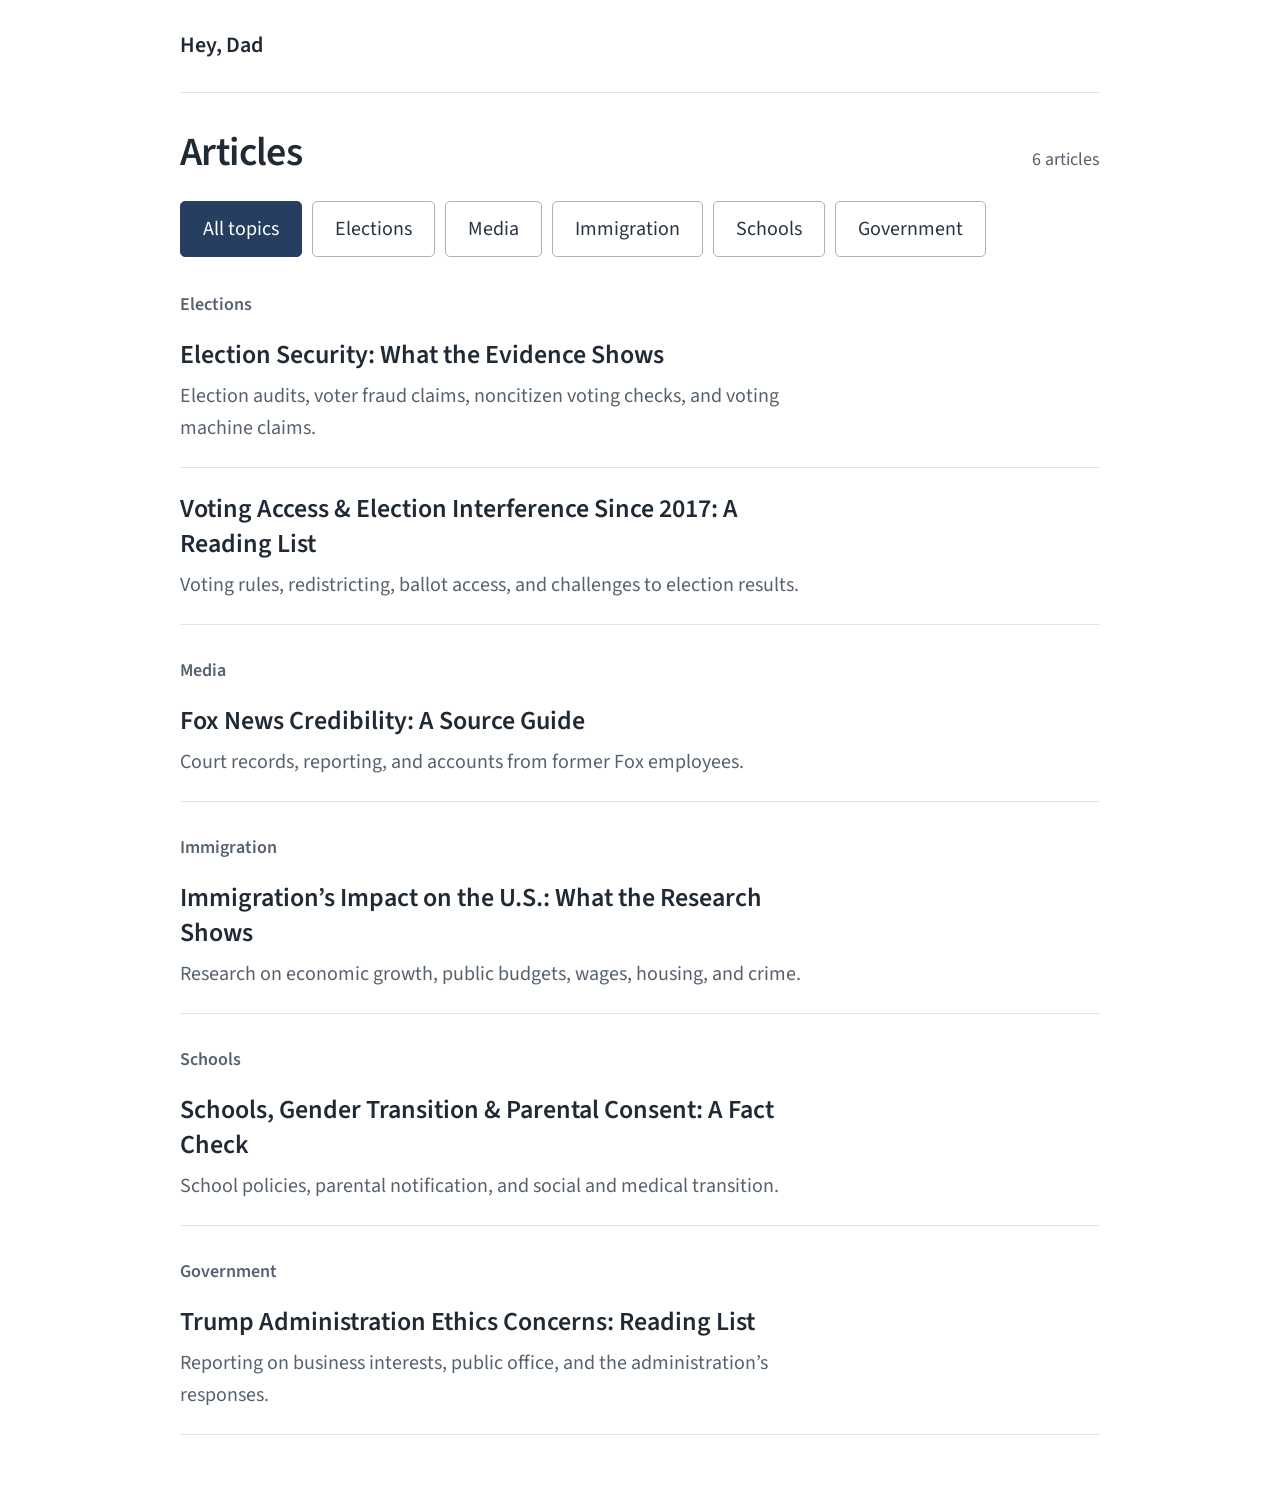
==== index.html @ 76e3f585 "Add article library site" ====
<!doctype html>
<html lang="en">
<head>
  <meta charset="utf-8">
  <meta name="viewport" content="width=device-width, initial-scale=1">
  <meta name="description" content="Articles and reading lists about elections, media, immigration, schools, and government.">
  <meta name="theme-color" content="#ffffff">
  <title>Articles — Hey, Dad</title>
  <link rel="icon" href="assets/images/favicon.svg" type="image/svg+xml">
  <link rel="stylesheet" href="assets/css/styles.css">
  <script src="assets/js/topic-filters.js" defer></script>
</head>
<body>
  <a class="skip-link" href="#articles">Skip to articles</a>

  <header class="site-header page-width">
    <a class="site-name" href="./">Hey, Dad</a>
  </header>

  <main id="articles" class="page-width">
    <div class="list-heading">
      <h1>Articles</h1>
      <p id="article-count" role="status" aria-live="polite" aria-atomic="true">6 articles</p>
    </div>

    <div class="topic-filters" role="group" aria-label="Filter articles by topic">
      <a class="topic-filter" href="#articles" data-topic-filter="all">All topics</a>
      <a class="topic-filter" href="#elections" data-topic-filter="elections">Elections</a>
      <a class="topic-filter" href="#media" data-topic-filter="media">Media</a>
      <a class="topic-filter" href="#immigration" data-topic-filter="immigration">Immigration</a>
      <a class="topic-filter" href="#schools" data-topic-filter="schools">Schools</a>
      <a class="topic-filter" href="#government" data-topic-filter="government">Government</a>
    </div>

    <div class="article-list">
      <section id="elections" class="topic-section" data-topic="elections" aria-labelledby="elections-title">
        <h2 id="elections-title">Elections</h2>
        <article>
          <a class="article-link" href="articles/elections/election-security.html">
            <h3>Election Security: What the Evidence Shows</h3>
            <p>Election audits, voter fraud claims, noncitizen voting checks, and voting machine claims.</p>
          </a>
        </article>
        <article>
          <a class="article-link" href="articles/elections/voting-access.html">
            <h3>Voting Access &amp; Election Interference Since 2017: A Reading List</h3>
            <p>Voting rules, redistricting, ballot access, and challenges to election results.</p>
          </a>
        </article>
      </section>

      <section id="media" class="topic-section" data-topic="media" aria-labelledby="media-title">
        <h2 id="media-title">Media</h2>
        <article>
          <a class="article-link" href="articles/media/fox-news-credibility.html">
            <h3>Fox News Credibility: A Source Guide</h3>
            <p>Court records, reporting, and accounts from former Fox employees.</p>
          </a>
        </article>
      </section>

      <section id="immigration" class="topic-section" data-topic="immigration" aria-labelledby="immigration-title">
        <h2 id="immigration-title">Immigration</h2>
        <article>
          <a class="article-link" href="articles/immigration/impact-on-the-us.html">
            <h3>Immigration’s Impact on the U.S.: What the Research Shows</h3>
            <p>Research on economic growth, public budgets, wages, housing, and crime.</p>
          </a>
        </article>
      </section>

      <section id="schools" class="topic-section" data-topic="schools" aria-labelledby="schools-title">
        <h2 id="schools-title">Schools</h2>
        <article>
          <a class="article-link" href="articles/schools/gender-transition-parental-consent.html">
            <h3>Schools, Gender Transition &amp; Parental Consent: A Fact Check</h3>
            <p>School policies, parental notification, and social and medical transition.</p>
          </a>
        </article>
      </section>

      <section id="government" class="topic-section" data-topic="government" aria-labelledby="government-title">
        <h2 id="government-title">Government</h2>
        <article>
          <a class="article-link" href="articles/government/trump-administration-ethics.html">
            <h3>Trump Administration Ethics Concerns: Reading List</h3>
            <p>Reporting on business interests, public office, and the administration’s responses.</p>
          </a>
        </article>
      </section>
    </div>
  </main>
</body>
</html>
---- assets/css/styles.css ----
@font-face {
  font-family: "Source Sans 3";
  src: url("../fonts/source-sans-regular.ttf") format("truetype");
  font-style: normal;
  font-weight: 400;
  font-display: swap;
}

@font-face {
  font-family: "Source Sans 3";
  src: url("../fonts/source-sans-semibold.ttf") format("truetype");
  font-style: normal;
  font-weight: 600;
  font-display: swap;
}

:root {
  color-scheme: light;
  font-family: "Source Sans 3", "Segoe UI", sans-serif;
  font-size: 20px;
  line-height: 1.6;
  color: #202a35;
  background: #ffffff;
}

* {
  box-sizing: border-box;
}

html {
  scroll-padding-top: 24px;
}

body {
  margin: 0;
}

[hidden] {
  display: none !important;
}

a {
  color: inherit;
  text-underline-offset: 4px;
}

button {
  font: inherit;
  cursor: pointer;
}

a:focus-visible,
button:focus-visible {
  outline: 3px solid #2456a6;
  outline-offset: 4px;
}

h1,
h2,
h3,
p {
  margin: 0;
}

.page-width {
  width: min(920px, calc(100% - 64px));
  margin-inline: auto;
}

.skip-link {
  position: fixed;
  top: 12px;
  left: 12px;
  z-index: 1;
  padding: 10px 18px;
  background: #202a35;
  color: #ffffff;
  transform: translateY(-180%);
}

.skip-link:focus {
  transform: translateY(0);
}

.site-header {
  padding-block: 24px;
  border-bottom: 1px solid #e0e4e8;
}

.site-name {
  display: inline-flex;
  align-items: center;
  min-height: 44px;
  font-size: 1.1rem;
  font-weight: 600;
  text-decoration: none;
}

main {
  padding-block: 36px 64px;
}

.list-heading {
  display: flex;
  align-items: baseline;
  justify-content: space-between;
  flex-wrap: wrap;
  gap: 8px 24px;
  margin-bottom: 24px;
}

h1 {
  font-size: 2rem;
  font-weight: 600;
  line-height: 1.2;
  letter-spacing: -0.6px;
}

#article-count {
  color: #56616e;
  font-size: 0.9rem;
}

.topic-filters {
  display: flex;
  flex-wrap: wrap;
  gap: 10px;
}

.topic-filter {
  display: inline-flex;
  justify-content: center;
  align-items: center;
  min-height: 56px;
  padding: 11px 22px;
  border: 1px solid #aab3bd;
  border-radius: 5px;
  background: #ffffff;
  color: #283443;
  font-size: 1rem;
  line-height: 1.6;
  text-decoration: none;
}

.topic-filter:hover {
  background: #f2f5f8;
  border-color: #68778a;
}

.topic-filter[aria-pressed="true"] {
  border-color: #263f60;
  background: #263f60;
  color: #ffffff;
}

.article-list {
  margin-top: 34px;
}

.topic-section:not([hidden]) ~ .topic-section:not([hidden]) {
  margin-top: 32px;
}

.topic-section h2 {
  color: #56616e;
  font-size: 0.9rem;
  font-weight: 600;
  line-height: 1.6;
}

.article-link {
  display: block;
  padding-block: 17px 23px;
  border-bottom: 1px solid #e0e4e8;
  text-decoration: none;
}

.topic-section article + article .article-link {
  padding-top: 23px;
}

.article-link h3 {
  max-width: 50ch;
  font-size: 1.3rem;
  font-weight: 600;
  line-height: 1.35;
  overflow-wrap: break-word;
}

.article-link p {
  max-width: 65ch;
  margin-top: 8px;
  color: #56616e;
  font-size: 1rem;
  line-height: 1.6;
}

.article-link:hover h3 {
  color: #2456a6;
  text-decoration: underline;
  text-decoration-thickness: 1px;
  text-underline-offset: 5px;
}

.article-page {
  width: min(65ch, calc(100% - 64px));
  padding-top: 28px;
}

.breadcrumb {
  display: flex;
  flex-wrap: wrap;
  gap: 8px;
  color: #56616e;
  font-size: 0.9rem;
}

.breadcrumb a,
.article-return a,
.reading-content a {
  color: #174b94;
  font-weight: 600;
}

.article-header {
  margin-block: 32px 38px;
}

.article-topic {
  margin-bottom: 8px;
  color: #56616e;
  font-size: 0.9rem;
  font-weight: 600;
}

.article-header h1 {
  max-width: 25ch;
}

.article-meta {
  margin-top: 14px;
  color: #56616e;
  font-size: 0.9rem;
}

.reading-content {
  overflow-wrap: break-word;
}

.reading-content h2,
.reading-content h3 {
  color: #202a35;
  font-weight: 600;
  line-height: 1.3;
}

.reading-content h2 {
  margin-top: 44px;
  font-size: 1.45rem;
}

.reading-content h3 {
  margin-top: 30px;
  font-size: 1.15rem;
}

.reading-content p,
.reading-content ul {
  margin-top: 20px;
}

.reading-content ul {
  padding-left: 1.25em;
}

.reading-content li + li {
  margin-top: 12px;
}

.reading-content code {
  padding: 1px 5px;
  border-radius: 3px;
  background: #edf1f5;
  font-family: ui-monospace, SFMono-Regular, Consolas, monospace;
  font-size: 0.9em;
}

.table-scroll {
  width: 100%;
  margin-top: 24px;
  overflow-x: auto;
  border: 1px solid #ccd3da;
}

.reading-content table {
  width: 100%;
  min-width: 38rem;
  border-collapse: collapse;
  font-size: 0.9rem;
  line-height: 1.5;
}

.reading-content th,
.reading-content td {
  padding: 12px;
  border-bottom: 1px solid #dbe0e5;
  text-align: left;
  vertical-align: top;
}

.reading-content th {
  background: #f2f5f8;
  color: #283443;
  font-weight: 600;
}

.reading-content tr:last-child td {
  border-bottom: 0;
}

.article-return {
  margin-top: 48px;
  padding-top: 24px;
  border-top: 1px solid #e0e4e8;
}

@media (max-width: 600px) {
  .page-width {
    width: calc(100% - 40px);
  }

  .article-page {
    width: calc(100% - 40px);
  }

  .site-header {
    padding-block: 16px;
  }

  main {
    padding-top: 28px;
  }

  h1 {
    font-size: 1.8rem;
  }

  .article-header h1 {
    font-size: 1.6rem;
    overflow-wrap: anywhere;
  }

  .topic-filters {
    display: grid;
    grid-template-columns: repeat(2, minmax(0, 1fr));
  }

  .topic-filter {
    padding-inline: 10px;
    overflow-wrap: anywhere;
  }

  .article-link h3 {
    font-size: 1.2rem;
  }

  .reading-content table {
    min-width: 34rem;
  }
}
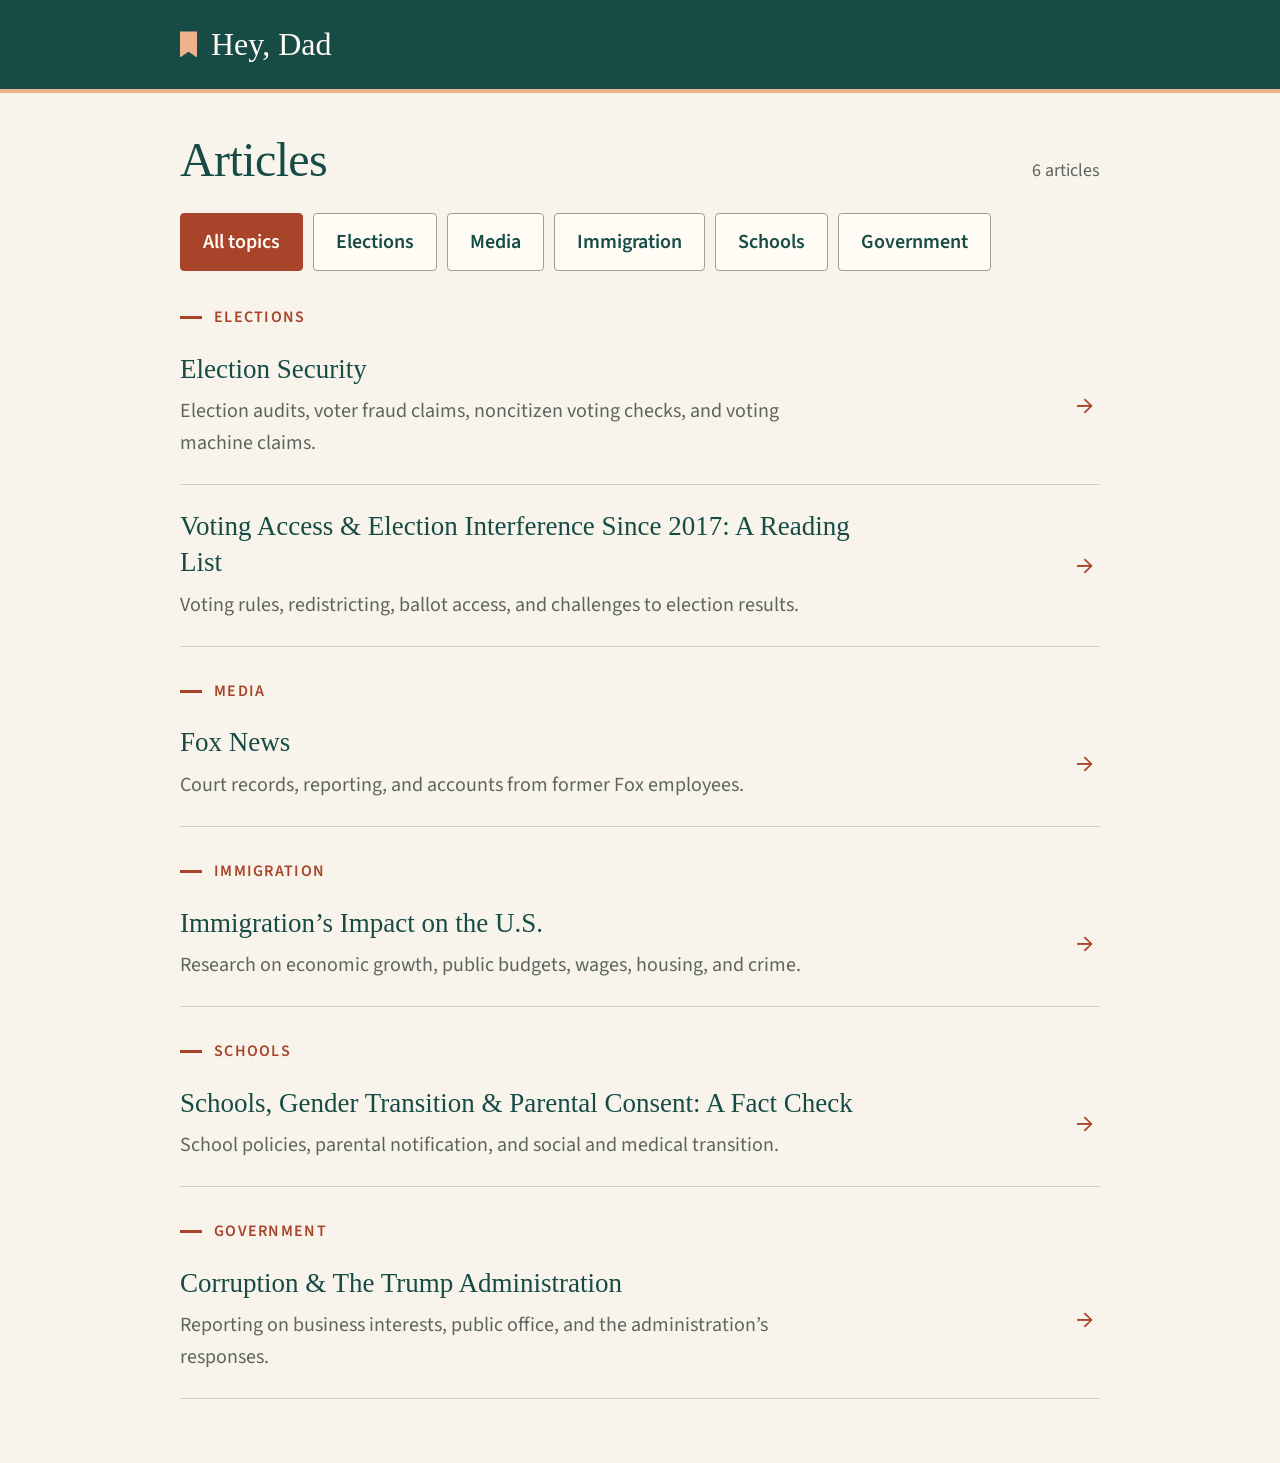
==== commit bddfdc21: "Remove TODO and renames" ====
--- a/index.html
+++ b/index.html
@@ -1,20 +1,25 @@
 <!doctype html>
 <html lang="en">
+
 <head>
   <meta charset="utf-8">
   <meta name="viewport" content="width=device-width, initial-scale=1">
-  <meta name="description" content="Articles and reading lists about elections, media, immigration, schools, and government.">
-  <meta name="theme-color" content="#ffffff">
+  <meta name="description"
+    content="Articles and reading lists about elections, media, immigration, schools, and government.">
+  <meta name="theme-color" content="#164b46">
   <title>Articles — Hey, Dad</title>
   <link rel="icon" href="assets/images/favicon.svg" type="image/svg+xml">
   <link rel="stylesheet" href="assets/css/styles.css">
   <script src="assets/js/topic-filters.js" defer></script>
 </head>
+
 <body>
   <a class="skip-link" href="#articles">Skip to articles</a>
 
-  <header class="site-header page-width">
-    <a class="site-name" href="./">Hey, Dad</a>
+  <header class="site-header">
+    <div class="page-width">
+      <a class="site-name" href="./">Hey, Dad</a>
+    </div>
   </header>
 
   <main id="articles" class="page-width">
@@ -37,12 +42,14 @@
         <h2 id="elections-title">Elections</h2>
         <article>
           <a class="article-link" href="articles/elections/election-security.html">
-            <h3>Election Security: What the Evidence Shows</h3>
+            <span class="article-arrow" aria-hidden="true">→</span>
+            <h3>Election Security</h3>
             <p>Election audits, voter fraud claims, noncitizen voting checks, and voting machine claims.</p>
           </a>
         </article>
         <article>
           <a class="article-link" href="articles/elections/voting-access.html">
+            <span class="article-arrow" aria-hidden="true">→</span>
             <h3>Voting Access &amp; Election Interference Since 2017: A Reading List</h3>
             <p>Voting rules, redistricting, ballot access, and challenges to election results.</p>
           </a>
@@ -53,7 +60,8 @@
         <h2 id="media-title">Media</h2>
         <article>
           <a class="article-link" href="articles/media/fox-news-credibility.html">
-            <h3>Fox News Credibility: A Source Guide</h3>
+            <span class="article-arrow" aria-hidden="true">→</span>
+            <h3>Fox News</h3>
             <p>Court records, reporting, and accounts from former Fox employees.</p>
           </a>
         </article>
@@ -63,7 +71,8 @@
         <h2 id="immigration-title">Immigration</h2>
         <article>
           <a class="article-link" href="articles/immigration/impact-on-the-us.html">
-            <h3>Immigration’s Impact on the U.S.: What the Research Shows</h3>
+            <span class="article-arrow" aria-hidden="true">→</span>
+            <h3>Immigration’s Impact on the U.S.</h3>
             <p>Research on economic growth, public budgets, wages, housing, and crime.</p>
           </a>
         </article>
@@ -73,6 +82,7 @@
         <h2 id="schools-title">Schools</h2>
         <article>
           <a class="article-link" href="articles/schools/gender-transition-parental-consent.html">
+            <span class="article-arrow" aria-hidden="true">→</span>
             <h3>Schools, Gender Transition &amp; Parental Consent: A Fact Check</h3>
             <p>School policies, parental notification, and social and medical transition.</p>
           </a>
@@ -83,7 +93,8 @@
         <h2 id="government-title">Government</h2>
         <article>
           <a class="article-link" href="articles/government/trump-administration-ethics.html">
-            <h3>Trump Administration Ethics Concerns: Reading List</h3>
+            <span class="article-arrow" aria-hidden="true">→</span>
+            <h3>Corruption & The Trump Administration</h3>
             <p>Reporting on business interests, public office, and the administration’s responses.</p>
           </a>
         </article>
@@ -91,4 +102,5 @@
     </div>
   </main>
 </body>
-</html>
+
+</html>
--- a/assets/css/styles.css
+++ b/assets/css/styles.css
@@ -16,11 +16,24 @@
 
 :root {
   color-scheme: light;
+  --paper: #f8f4eb;
+  --surface: #fffcf6;
+  --ink: #263c38;
+  --muted: #5c655d;
+  --teal: #164b46;
+  --rust: #a74429;
+  --rust-dark: #84331f;
+  --apricot: #edb28b;
+  --rule: #d5cdbf;
+  --control-border: #a59c8c;
+  --wash: #eee9de;
+  --focus: #a74429;
+  --heading-font: Georgia, "Times New Roman", serif;
   font-family: "Source Sans 3", "Segoe UI", sans-serif;
   font-size: 20px;
   line-height: 1.6;
-  color: #202a35;
-  background: #ffffff;
+  color: var(--ink);
+  background: var(--paper);
 }
 
 * {
@@ -33,6 +46,11 @@
 
 body {
   margin: 0;
+}
+
+::selection {
+  background: var(--teal);
+  color: var(--surface);
 }
 
 [hidden] {
@@ -51,7 +69,7 @@
 
 a:focus-visible,
 button:focus-visible {
-  outline: 3px solid #2456a6;
+  outline: 3px solid var(--focus);
   outline-offset: 4px;
 }
 
@@ -73,8 +91,8 @@
   left: 12px;
   z-index: 1;
   padding: 10px 18px;
-  background: #202a35;
-  color: #ffffff;
+  background: var(--surface);
+  color: var(--teal);
   transform: translateY(-180%);
 }
 
@@ -83,21 +101,41 @@
 }
 
 .site-header {
-  padding-block: 24px;
-  border-bottom: 1px solid #e0e4e8;
+  padding-block: 22px;
+  border-bottom: 4px solid var(--apricot);
+  background: var(--teal);
+  color: var(--surface);
+}
+
+.site-header a:focus-visible {
+  outline-color: var(--apricot);
 }
 
 .site-name {
   display: inline-flex;
   align-items: center;
+  gap: 14px;
   min-height: 44px;
-  font-size: 1.1rem;
-  font-weight: 600;
+  font-family: var(--heading-font);
+  font-size: 1.6rem;
+  line-height: 1.4;
   text-decoration: none;
 }
 
+.site-name::before {
+  content: "";
+  width: 17px;
+  height: 26px;
+  background: var(--apricot);
+  clip-path: polygon(0 0, 100% 0, 100% 100%, 50% 78%, 0 100%);
+}
+
+.site-name:hover {
+  color: var(--apricot);
+}
+
 main {
-  padding-block: 36px 64px;
+  padding-block: 38px 64px;
 }
 
 .list-heading {
@@ -110,14 +148,16 @@
 }
 
 h1 {
-  font-size: 2rem;
-  font-weight: 600;
+  color: var(--teal);
+  font-family: var(--heading-font);
+  font-size: 2.4rem;
+  font-weight: 400;
   line-height: 1.2;
   letter-spacing: -0.6px;
 }
 
 #article-count {
-  color: #56616e;
+  color: var(--muted);
   font-size: 0.9rem;
 }
 
@@ -131,77 +171,129 @@
   display: inline-flex;
   justify-content: center;
   align-items: center;
-  min-height: 56px;
+  min-height: 58px;
   padding: 11px 22px;
-  border: 1px solid #aab3bd;
-  border-radius: 5px;
-  background: #ffffff;
-  color: #283443;
+  border: 1px solid var(--control-border);
+  border-radius: 4px;
+  background: var(--surface);
+  color: var(--teal);
+  font-size: 1rem;
+  font-weight: 600;
+  line-height: 1.6;
+  text-decoration: none;
+  transition: background-color 140ms ease, border-color 140ms ease;
+}
+
+.topic-filter:hover {
+  background: var(--wash);
+  border-color: var(--teal);
+}
+
+.topic-filter[aria-pressed="true"] {
+  border-color: var(--rust);
+  background: var(--rust);
+  color: var(--surface);
+}
+
+.topic-filter[aria-pressed="true"]:hover {
+  border-color: var(--rust-dark);
+  background: var(--rust-dark);
+}
+
+.topic-filter:active {
+  border-color: var(--rust-dark);
+  background: var(--rust-dark);
+  color: var(--surface);
+}
+
+.article-list {
+  margin-top: 34px;
+}
+
+.topic-section:not([hidden]) ~ .topic-section:not([hidden]) {
+  margin-top: 32px;
+}
+
+.topic-section h2,
+.article-topic {
+  display: flex;
+  align-items: center;
+  gap: 12px;
+  color: var(--rust);
+  font-size: 0.8rem;
+  font-weight: 600;
+  line-height: 1.6;
+  letter-spacing: 0.08em;
+  text-transform: uppercase;
+}
+
+.topic-section h2::before,
+.article-topic::before {
+  content: "";
+  flex: 0 0 22px;
+  height: 3px;
+  background: currentColor;
+}
+
+.article-link {
+  display: grid;
+  grid-template-columns: minmax(0, 1fr) 32px;
+  column-gap: 24px;
+  padding-block: 20px 25px;
+  border-bottom: 1px solid var(--rule);
+  text-decoration: none;
+  transition: background-color 140ms ease;
+}
+
+.topic-section article + article .article-link {
+  padding-top: 23px;
+}
+
+.article-link h3 {
+  max-width: 50ch;
+  color: var(--teal);
+  font-family: var(--heading-font);
+  font-size: 1.35rem;
+  font-weight: 400;
+  line-height: 1.35;
+  overflow-wrap: break-word;
+}
+
+.article-link p {
+  grid-column: 1;
+  max-width: 65ch;
+  margin-top: 8px;
+  color: var(--muted);
   font-size: 1rem;
   line-height: 1.6;
-  text-decoration: none;
-}
-
-.topic-filter:hover {
-  background: #f2f5f8;
-  border-color: #68778a;
-}
-
-.topic-filter[aria-pressed="true"] {
-  border-color: #263f60;
-  background: #263f60;
-  color: #ffffff;
-}
-
-.article-list {
-  margin-top: 34px;
-}
-
-.topic-section:not([hidden]) ~ .topic-section:not([hidden]) {
-  margin-top: 32px;
-}
-
-.topic-section h2 {
-  color: #56616e;
-  font-size: 0.9rem;
-  font-weight: 600;
-  line-height: 1.6;
-}
-
-.article-link {
-  display: block;
-  padding-block: 17px 23px;
-  border-bottom: 1px solid #e0e4e8;
-  text-decoration: none;
-}
-
-.topic-section article + article .article-link {
-  padding-top: 23px;
-}
-
-.article-link h3 {
-  max-width: 50ch;
-  font-size: 1.3rem;
-  font-weight: 600;
-  line-height: 1.35;
-  overflow-wrap: break-word;
-}
-
-.article-link p {
-  max-width: 65ch;
-  margin-top: 8px;
-  color: #56616e;
-  font-size: 1rem;
-  line-height: 1.6;
-}
-
-.article-link:hover h3 {
-  color: #2456a6;
+}
+
+.article-arrow {
+  grid-column: 2;
+  grid-row: 1 / 3;
+  align-self: center;
+  color: var(--rust);
+  font-size: 1.4rem;
+  text-align: center;
+  transition: transform 140ms ease;
+}
+
+.article-link:hover,
+.article-link:focus-visible {
+  background: var(--wash);
+}
+
+.article-link:hover h3,
+.article-link:focus-visible h3 {
   text-decoration: underline;
   text-decoration-thickness: 1px;
   text-underline-offset: 5px;
 }
 
+.article-link:hover .article-arrow {
+  transform: translateX(4px);
+}
+
 .article-page {
   width: min(65ch, calc(100% - 64px));
   padding-top: 28px;
@@ -209,28 +301,43 @@
 
 .breadcrumb {
   display: flex;
+  align-items: center;
   flex-wrap: wrap;
   gap: 8px;
-  color: #56616e;
+  color: var(--muted);
   font-size: 0.9rem;
 }
 
 .breadcrumb a,
 .article-return a,
 .reading-content a {
-  color: #174b94;
+  color: var(--teal);
   font-weight: 600;
+  text-decoration-thickness: 1px;
+}
+
+.breadcrumb a,
+.article-return a {
+  display: inline-flex;
+  align-items: center;
+  min-height: 44px;
+}
+
+.breadcrumb a:hover,
+.article-return a:hover,
+.reading-content a:hover {
+  color: var(--rust);
+  text-decoration-thickness: 2px;
 }
 
 .article-header {
   margin-block: 32px 38px;
+  padding-bottom: 30px;
+  border-bottom: 2px solid var(--rule);
 }
 
 .article-topic {
-  margin-bottom: 8px;
-  color: #56616e;
-  font-size: 0.9rem;
-  font-weight: 600;
+  margin-bottom: 12px;
 }
 
 .article-header h1 {
@@ -239,7 +346,7 @@
 
 .article-meta {
   margin-top: 14px;
-  color: #56616e;
+  color: var(--muted);
   font-size: 0.9rem;
 }
 
@@ -249,19 +356,20 @@
 
 .reading-content h2,
 .reading-content h3 {
-  color: #202a35;
-  font-weight: 600;
+  color: var(--teal);
+  font-family: var(--heading-font);
+  font-weight: 400;
   line-height: 1.3;
 }
 
 .reading-content h2 {
   margin-top: 44px;
-  font-size: 1.45rem;
+  font-size: 1.5rem;
 }
 
 .reading-content h3 {
   margin-top: 30px;
-  font-size: 1.15rem;
+  font-size: 1.2rem;
 }
 
 .reading-content p,
@@ -277,10 +385,14 @@
   margin-top: 12px;
 }
 
+.reading-content li::marker {
+  color: var(--rust);
+}
+
 .reading-content code {
   padding: 1px 5px;
   border-radius: 3px;
-  background: #edf1f5;
+  background: var(--wash);
   font-family: ui-monospace, SFMono-Regular, Consolas, monospace;
   font-size: 0.9em;
 }
@@ -289,7 +401,8 @@
   width: 100%;
   margin-top: 24px;
   overflow-x: auto;
-  border: 1px solid #ccd3da;
+  border: 1px solid var(--rule);
+  background: var(--surface);
 }
 
 .reading-content table {
@@ -303,25 +416,29 @@
 .reading-content th,
 .reading-content td {
   padding: 12px;
-  border-bottom: 1px solid #dbe0e5;
+  border-bottom: 1px solid var(--rule);
   text-align: left;
   vertical-align: top;
 }
 
 .reading-content th {
-  background: #f2f5f8;
-  color: #283443;
+  background: var(--teal);
+  color: var(--surface);
   font-weight: 600;
 }
 
 .reading-content tr:last-child td {
   border-bottom: 0;
+}
+
+.reading-content tbody tr:nth-child(even) {
+  background: var(--wash);
 }
 
 .article-return {
   margin-top: 48px;
   padding-top: 24px;
-  border-top: 1px solid #e0e4e8;
+  border-top: 1px solid var(--rule);
 }
 
 @media (max-width: 600px) {
@@ -342,11 +459,11 @@
   }
 
   h1 {
+    font-size: 2rem;
+  }
+
+  .article-header h1 {
     font-size: 1.8rem;
-  }
-
-  .article-header h1 {
-    font-size: 1.6rem;
     overflow-wrap: anywhere;
   }
 
@@ -364,7 +481,20 @@
     font-size: 1.2rem;
   }
 
+  .article-link {
+    column-gap: 14px;
+    grid-template-columns: minmax(0, 1fr) 24px;
+  }
+
   .reading-content table {
     min-width: 34rem;
   }
 }
+
+@media (prefers-reduced-motion: reduce) {
+  *,
+  *::before,
+  *::after {
+    transition: none !important;
+  }
+}
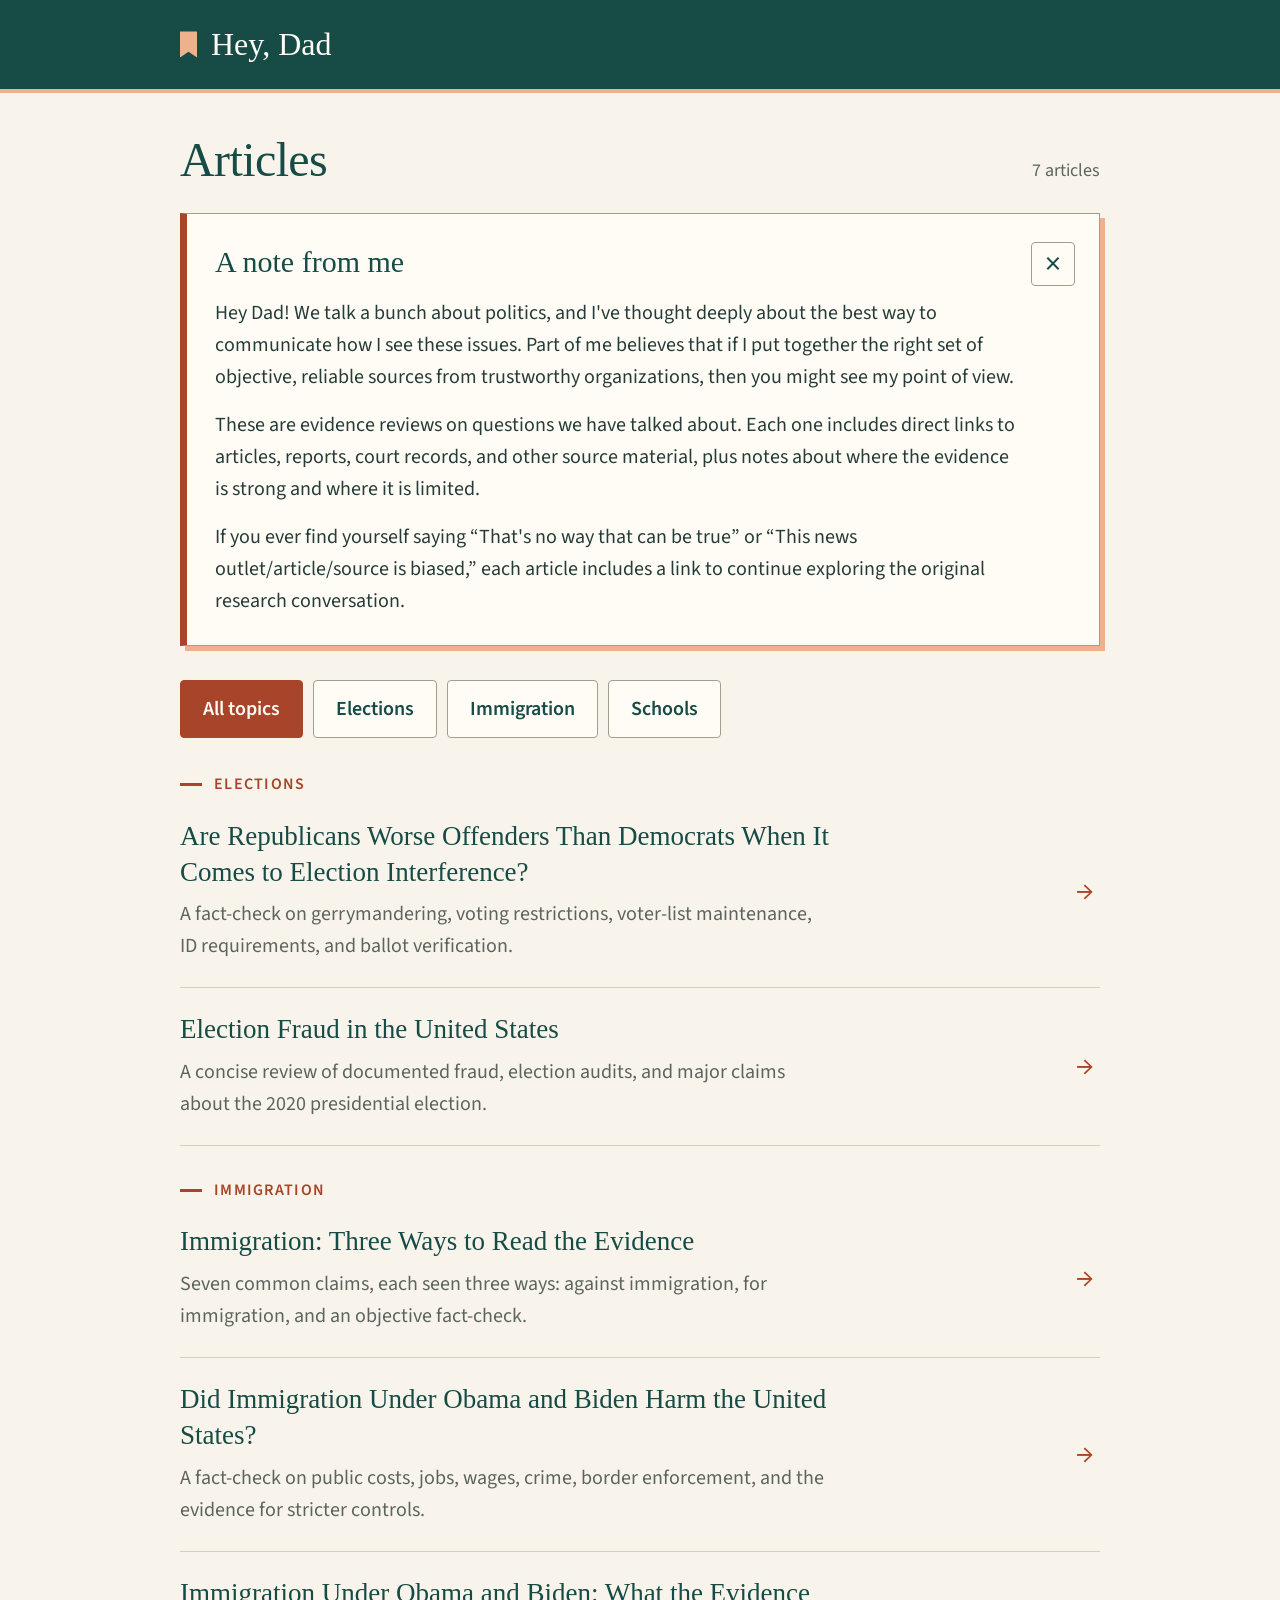
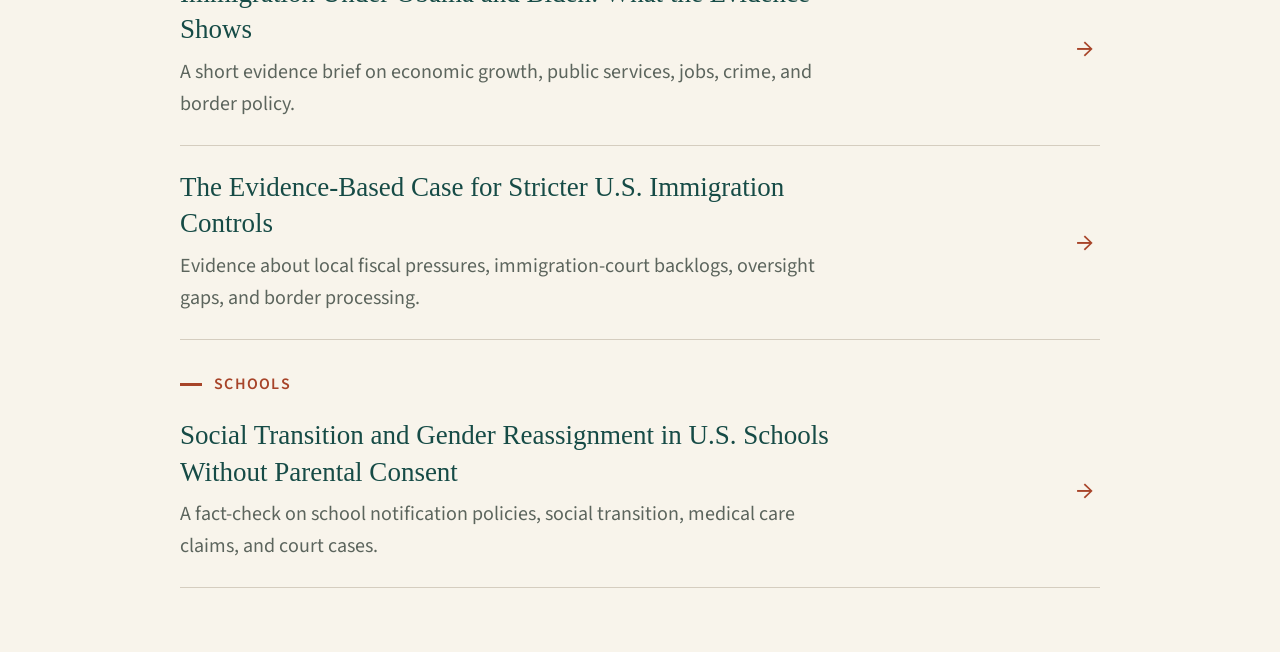
==== commit de406479: "Replace articles and add immigration three-views page Replace the original reading lists with new ev" ====
--- a/index.html
+++ b/index.html
@@ -4,8 +4,7 @@
 <head>
   <meta charset="utf-8">
   <meta name="viewport" content="width=device-width, initial-scale=1">
-  <meta name="description"
-    content="Articles and reading lists about elections, media, immigration, schools, and government.">
+  <meta name="description" content="Evidence-based reading on elections, immigration, and schools.">
   <meta name="theme-color" content="#164b46">
   <title>Articles — Hey, Dad</title>
   <link rel="icon" href="assets/images/favicon.svg" type="image/svg+xml">
@@ -25,44 +24,43 @@
   <main id="articles" class="page-width">
     <div class="list-heading">
       <h1>Articles</h1>
-      <p id="article-count" role="status" aria-live="polite" aria-atomic="true">6 articles</p>
+      <p id="article-count" role="status" aria-live="polite" aria-atomic="true">7 articles</p>
     </div>
+
+    <aside class="welcome-note" aria-labelledby="welcome-note-title">
+      <div class="welcome-note-copy">
+        <h2 id="welcome-note-title">A note from me</h2>
+        <p>Hey Dad! We talk a bunch about politics, and I've thought deeply about the best way to communicate how I see these issues. Part of me believes that if I put together the right set of objective, reliable sources from trustworthy organizations, then you might see my point of view.</p>
+        <p>These are evidence reviews on questions we have talked about. Each one includes direct links to articles, reports, court records, and other source material, plus notes about where the evidence is strong and where it is limited.</p>
+        <p>If you ever find yourself saying “That's no way that can be true” or “This news outlet/article/source is biased,” each article includes a link to continue exploring the original research conversation.</p>
+      </div>
+      <button class="welcome-note-dismiss" type="button" aria-label="Dismiss this note" title="Dismiss this note">
+        <span aria-hidden="true">×</span>
+      </button>
+    </aside>
 
     <div class="topic-filters" role="group" aria-label="Filter articles by topic">
       <a class="topic-filter" href="#articles" data-topic-filter="all">All topics</a>
       <a class="topic-filter" href="#elections" data-topic-filter="elections">Elections</a>
-      <a class="topic-filter" href="#media" data-topic-filter="media">Media</a>
       <a class="topic-filter" href="#immigration" data-topic-filter="immigration">Immigration</a>
       <a class="topic-filter" href="#schools" data-topic-filter="schools">Schools</a>
-      <a class="topic-filter" href="#government" data-topic-filter="government">Government</a>
     </div>
 
     <div class="article-list">
       <section id="elections" class="topic-section" data-topic="elections" aria-labelledby="elections-title">
         <h2 id="elections-title">Elections</h2>
         <article>
-          <a class="article-link" href="articles/elections/election-security.html">
+          <a class="article-link" href="articles/elections/election-interference.html">
             <span class="article-arrow" aria-hidden="true">→</span>
-            <h3>Election Security</h3>
-            <p>Election audits, voter fraud claims, noncitizen voting checks, and voting machine claims.</p>
+            <h3>Are Republicans Worse Offenders Than Democrats When It Comes to Election Interference?</h3>
+            <p>A fact-check on gerrymandering, voting restrictions, voter-list maintenance, ID requirements, and ballot verification.</p>
           </a>
         </article>
         <article>
-          <a class="article-link" href="articles/elections/voting-access.html">
+          <a class="article-link" href="articles/elections/election-fraud.html">
             <span class="article-arrow" aria-hidden="true">→</span>
-            <h3>Voting Access &amp; Election Interference Since 2017: A Reading List</h3>
-            <p>Voting rules, redistricting, ballot access, and challenges to election results.</p>
-          </a>
-        </article>
-      </section>
-
-      <section id="media" class="topic-section" data-topic="media" aria-labelledby="media-title">
-        <h2 id="media-title">Media</h2>
-        <article>
-          <a class="article-link" href="articles/media/fox-news-credibility.html">
-            <span class="article-arrow" aria-hidden="true">→</span>
-            <h3>Fox News</h3>
-            <p>Court records, reporting, and accounts from former Fox employees.</p>
+            <h3>Election Fraud in the United States</h3>
+            <p>A concise review of documented fraud, election audits, and major claims about the 2020 presidential election.</p>
           </a>
         </article>
       </section>
@@ -70,10 +68,31 @@
       <section id="immigration" class="topic-section" data-topic="immigration" aria-labelledby="immigration-title">
         <h2 id="immigration-title">Immigration</h2>
         <article>
-          <a class="article-link" href="articles/immigration/impact-on-the-us.html">
+          <a class="article-link" href="articles/immigration/three-views.html">
             <span class="article-arrow" aria-hidden="true">→</span>
-            <h3>Immigration’s Impact on the U.S.</h3>
-            <p>Research on economic growth, public budgets, wages, housing, and crime.</p>
+            <h3>Immigration: Three Ways to Read the Evidence</h3>
+            <p>Seven common claims, each seen three ways: against immigration, for immigration, and an objective fact-check.</p>
+          </a>
+        </article>
+        <article>
+          <a class="article-link" href="articles/immigration/immigration-fact-check.html">
+            <span class="article-arrow" aria-hidden="true">→</span>
+            <h3>Did Immigration Under Obama and Biden Harm the United States?</h3>
+            <p>A fact-check on public costs, jobs, wages, crime, border enforcement, and the evidence for stricter controls.</p>
+          </a>
+        </article>
+        <article>
+          <a class="article-link" href="articles/immigration/immigration-obama-biden-evidence.html">
+            <span class="article-arrow" aria-hidden="true">→</span>
+            <h3>Immigration Under Obama and Biden: What the Evidence Shows</h3>
+            <p>A short evidence brief on economic growth, public services, jobs, crime, and border policy.</p>
+          </a>
+        </article>
+        <article>
+          <a class="article-link" href="articles/immigration/case-for-stricter-immigration-controls.html">
+            <span class="article-arrow" aria-hidden="true">→</span>
+            <h3>The Evidence-Based Case for Stricter U.S. Immigration Controls</h3>
+            <p>Evidence about local fiscal pressures, immigration-court backlogs, oversight gaps, and border processing.</p>
           </a>
         </article>
       </section>
@@ -81,21 +100,10 @@
       <section id="schools" class="topic-section" data-topic="schools" aria-labelledby="schools-title">
         <h2 id="schools-title">Schools</h2>
         <article>
-          <a class="article-link" href="articles/schools/gender-transition-parental-consent.html">
+          <a class="article-link" href="articles/schools/school-social-transition.html">
             <span class="article-arrow" aria-hidden="true">→</span>
-            <h3>Schools, Gender Transition &amp; Parental Consent: A Fact Check</h3>
-            <p>School policies, parental notification, and social and medical transition.</p>
-          </a>
-        </article>
-      </section>
-
-      <section id="government" class="topic-section" data-topic="government" aria-labelledby="government-title">
-        <h2 id="government-title">Government</h2>
-        <article>
-          <a class="article-link" href="articles/government/trump-administration-ethics.html">
-            <span class="article-arrow" aria-hidden="true">→</span>
-            <h3>Corruption & The Trump Administration</h3>
-            <p>Reporting on business interests, public office, and the administration’s responses.</p>
+            <h3>Social Transition and Gender Reassignment in U.S. Schools Without Parental Consent</h3>
+            <p>A fact-check on school notification policies, social transition, medical care claims, and court cases.</p>
           </a>
         </article>
       </section>
@@ -103,4 +111,4 @@
   </main>
 </body>
 
-</html>+</html>
--- a/assets/css/styles.css
+++ b/assets/css/styles.css
@@ -28,6 +28,9 @@
   --control-border: #a59c8c;
   --wash: #eee9de;
   --focus: #a74429;
+  --against: #85580a;
+  --for: #3d5f2e;
+  --check: #164b46;
   --heading-font: Georgia, "Times New Roman", serif;
   font-family: "Source Sans 3", "Segoe UI", sans-serif;
   font-size: 20px;
@@ -147,6 +150,50 @@
   margin-bottom: 24px;
 }
 
+.welcome-note {
+  display: grid;
+  grid-template-columns: minmax(0, 1fr) 44px;
+  gap: 16px;
+  margin-bottom: 34px;
+  padding: 28px 24px 28px 28px;
+  border: 1px solid var(--control-border);
+  border-left: 7px solid var(--rust);
+  background: var(--surface);
+  box-shadow: 5px 5px 0 var(--apricot);
+}
+
+.welcome-note h2 {
+  color: var(--teal);
+  font-family: var(--heading-font);
+  font-size: 1.5rem;
+  font-weight: 400;
+  line-height: 1.3;
+}
+
+.welcome-note p {
+  margin-top: 16px;
+}
+
+.welcome-note-dismiss {
+  display: inline-grid;
+  width: 44px;
+  height: 44px;
+  place-items: center;
+  padding: 0;
+  border: 1px solid var(--control-border);
+  border-radius: 4px;
+  background: transparent;
+  color: var(--teal);
+  font-size: 1.6rem;
+  line-height: 1;
+}
+
+.welcome-note-dismiss:hover {
+  border-color: var(--rust);
+  background: var(--wash);
+  color: var(--rust);
+}
+
 h1 {
   color: var(--teal);
   font-family: var(--heading-font);
@@ -296,6 +343,7 @@
 
 .article-page {
   width: min(65ch, calc(100% - 64px));
+  margin-inline: auto;
   padding-top: 28px;
 }
 
@@ -373,11 +421,13 @@
 }
 
 .reading-content p,
-.reading-content ul {
+.reading-content ul,
+.reading-content ol {
   margin-top: 20px;
 }
 
-.reading-content ul {
+.reading-content ul,
+.reading-content ol {
   padding-left: 1.25em;
 }
 
@@ -387,6 +437,13 @@
 
 .reading-content li::marker {
   color: var(--rust);
+}
+
+.reading-content blockquote {
+  margin: 24px 0 0;
+  padding: 14px 18px;
+  border-left: 4px solid var(--apricot);
+  background: var(--wash);
 }
 
 .reading-content code {
@@ -441,6 +498,360 @@
   border-top: 1px solid var(--rule);
 }
 
+.continue-conversation {
+  margin-top: 44px;
+  padding: 24px 26px 28px;
+  border: 1px solid var(--control-border);
+  border-left: 6px solid var(--teal);
+  background: var(--surface);
+}
+
+.continue-conversation h2 {
+  margin: 0;
+  color: var(--teal);
+  font-family: var(--heading-font);
+  font-size: 1.35rem;
+  font-weight: 400;
+  line-height: 1.3;
+}
+
+.continue-conversation p {
+  margin-top: 10px;
+  color: var(--muted);
+}
+
+.conversation-link {
+  display: inline-flex;
+  align-items: center;
+  min-height: 44px;
+  margin-top: 16px;
+  color: var(--teal);
+  font-weight: 600;
+  text-underline-offset: 4px;
+}
+
+.conversation-link:hover {
+  color: var(--rust);
+}
+
+.todo {
+  margin-top: 16px;
+  padding: 10px 14px;
+  border: 2px dashed var(--apricot);
+  background: var(--surface);
+  color: var(--rust-dark);
+  font-size: 0.9rem;
+}
+
+.three-views-intro p {
+  margin-top: 20px;
+}
+
+.three-views-intro .todo:first-child {
+  margin-top: 0;
+}
+
+.tested-claim {
+  margin: 26px 0 0;
+  padding: 20px 22px;
+  border-left: 5px solid var(--apricot);
+  background: var(--wash);
+}
+
+.tested-claim blockquote {
+  margin: 0;
+}
+
+.tested-claim blockquote p {
+  margin-top: 0;
+  color: var(--teal);
+  font-family: var(--heading-font);
+  font-size: 1.2rem;
+  line-height: 1.45;
+}
+
+.tested-claim figcaption {
+  margin-top: 10px;
+  color: var(--muted);
+  font-size: 0.85rem;
+}
+
+.claims-title,
+.common-ground h2,
+.full-write-ups h2 {
+  color: var(--teal);
+  font-family: var(--heading-font);
+  font-size: 1.5rem;
+  font-weight: 400;
+  line-height: 1.3;
+}
+
+.claims-title {
+  margin-top: 44px;
+}
+
+.claims-help {
+  margin-top: 12px;
+  font-weight: 600;
+}
+
+.claim-list {
+  margin-top: 16px;
+  border-top: 2px solid var(--teal);
+}
+
+.claim > summary {
+  display: grid;
+  grid-template-columns: 40px minmax(0, 1fr) 24px;
+  gap: 14px;
+  align-items: center;
+  min-height: 72px;
+  padding: 14px 4px;
+  border-bottom: 1px solid var(--rule);
+  color: var(--teal);
+  font-family: var(--heading-font);
+  font-size: 1.15rem;
+  line-height: 1.35;
+  list-style: none;
+  cursor: pointer;
+}
+
+.claim > summary::-webkit-details-marker {
+  display: none;
+}
+
+.claim > summary::after {
+  content: "+";
+  color: var(--rust);
+  font-family: "Source Sans 3", "Segoe UI", sans-serif;
+  font-size: 1.6rem;
+  text-align: center;
+}
+
+.claim[open] > summary::after {
+  content: "−";
+}
+
+.claim > summary:hover,
+.claim[open] > summary {
+  background: var(--wash);
+}
+
+.claim[open] > summary {
+  border-bottom: 0;
+}
+
+.claim > summary:focus-visible,
+.view-sources summary:focus-visible {
+  outline: 3px solid var(--focus);
+  outline-offset: 2px;
+}
+
+.claim-number {
+  display: inline-grid;
+  width: 40px;
+  height: 40px;
+  place-items: center;
+  border: 2px solid var(--teal);
+  border-radius: 50%;
+  font-family: "Source Sans 3", "Segoe UI", sans-serif;
+  font-size: 0.9rem;
+  font-weight: 600;
+}
+
+.claim-body {
+  padding: 0 4px 28px;
+  border-bottom: 1px solid var(--rule);
+}
+
+.view-against {
+  --view-color: var(--against);
+}
+
+.view-for {
+  --view-color: var(--for);
+}
+
+.view-check {
+  --view-color: var(--check);
+}
+
+.view-switch {
+  position: sticky;
+  top: 0;
+  z-index: 1;
+  display: flex;
+  gap: 6px;
+  padding-block: 10px;
+  border-bottom: 1px solid var(--rule);
+  background: var(--paper);
+}
+
+.view-tab {
+  flex: 1 1 0;
+  min-height: 48px;
+  padding: 6px 4px;
+  border: 2px solid var(--view-color);
+  border-radius: 999px;
+  background: var(--surface);
+  color: var(--view-color);
+  font-size: 0.9rem;
+  font-weight: 600;
+  line-height: 1.2;
+}
+
+.view-tab:hover {
+  background: var(--wash);
+}
+
+.view-tab[aria-selected="true"] {
+  background: var(--view-color);
+  color: var(--surface);
+}
+
+.claim-view {
+  padding-top: 20px;
+}
+
+.claim-view:not([hidden]) ~ .claim-view:not([hidden]) {
+  margin-top: 20px;
+  border-top: 1px dashed var(--rule);
+}
+
+.view-label {
+  color: var(--view-color);
+  font-size: 0.85rem;
+  font-weight: 600;
+  letter-spacing: 0.08em;
+  line-height: 1.4;
+  text-transform: uppercase;
+}
+
+.view-subtitle {
+  margin-top: 4px;
+  color: var(--muted);
+  font-size: 0.85rem;
+  line-height: 1.4;
+}
+
+.view-text,
+.view-gap,
+.view-verdict {
+  margin-top: 14px;
+}
+
+.view-gap {
+  color: var(--muted);
+  font-style: italic;
+}
+
+.view-verdict {
+  padding: 10px 14px;
+  border: 2px solid var(--check);
+  color: var(--check);
+  font-weight: 600;
+}
+
+.view-verdict span {
+  display: block;
+  color: var(--muted);
+  font-size: 0.75rem;
+  letter-spacing: 0.08em;
+  text-transform: uppercase;
+}
+
+.view-sources {
+  margin-top: 14px;
+  font-size: 0.9rem;
+}
+
+.view-sources summary {
+  display: inline-flex;
+  align-items: center;
+  min-height: 44px;
+  color: var(--teal);
+  font-weight: 600;
+  cursor: pointer;
+}
+
+.view-sources ul {
+  margin: 4px 0 0;
+  padding-left: 1.1em;
+}
+
+.view-sources li + li {
+  margin-top: 10px;
+}
+
+.view-sources p {
+  margin-top: 10px;
+}
+
+.view-sources a,
+.full-write-ups a {
+  color: var(--teal);
+  font-weight: 600;
+  text-decoration-thickness: 1px;
+}
+
+.view-sources a:hover,
+.full-write-ups a:hover {
+  color: var(--rust);
+  text-decoration-thickness: 2px;
+}
+
+.source-meta {
+  display: block;
+  color: var(--muted);
+}
+
+.common-ground {
+  margin-top: 56px;
+  padding: 26px 24px;
+  border: 1px solid var(--control-border);
+  border-left: 7px solid var(--rust);
+  background: var(--surface);
+  box-shadow: 5px 5px 0 var(--apricot);
+}
+
+.common-ground > p,
+.common-ground ul {
+  margin-top: 14px;
+}
+
+.common-ground ul {
+  padding-left: 1.2em;
+}
+
+.common-ground li + li {
+  margin-top: 10px;
+}
+
+.common-ground li::marker {
+  color: var(--rust);
+}
+
+.full-write-ups {
+  margin-top: 48px;
+}
+
+.full-write-ups ul {
+  margin: 12px 0 0;
+  padding: 0;
+  list-style: none;
+}
+
+.full-write-ups li {
+  padding-block: 12px;
+  border-bottom: 1px solid var(--rule);
+}
+
+.full-write-ups a {
+  display: inline-flex;
+  align-items: center;
+  min-height: 44px;
+}
+
 @media (max-width: 600px) {
   .page-width {
     width: calc(100% - 40px);
@@ -467,6 +878,19 @@
     overflow-wrap: anywhere;
   }
 
+  .welcome-note {
+    grid-template-columns: minmax(0, 1fr) 44px;
+    gap: 12px;
+    margin-bottom: 30px;
+    padding: 22px 16px 22px 18px;
+    border-left-width: 5px;
+    box-shadow: 3px 3px 0 var(--apricot);
+  }
+
+  .welcome-note h2 {
+    font-size: 1.35rem;
+  }
+
   .topic-filters {
     display: grid;
     grid-template-columns: repeat(2, minmax(0, 1fr));
@@ -488,6 +912,17 @@
 
   .reading-content table {
     min-width: 34rem;
+  }
+
+  .continue-conversation {
+    padding: 20px 18px 24px;
+    border-left-width: 5px;
+  }
+
+  .common-ground {
+    padding: 22px 18px;
+    border-left-width: 5px;
+    box-shadow: 3px 3px 0 var(--apricot);
   }
 }
 
